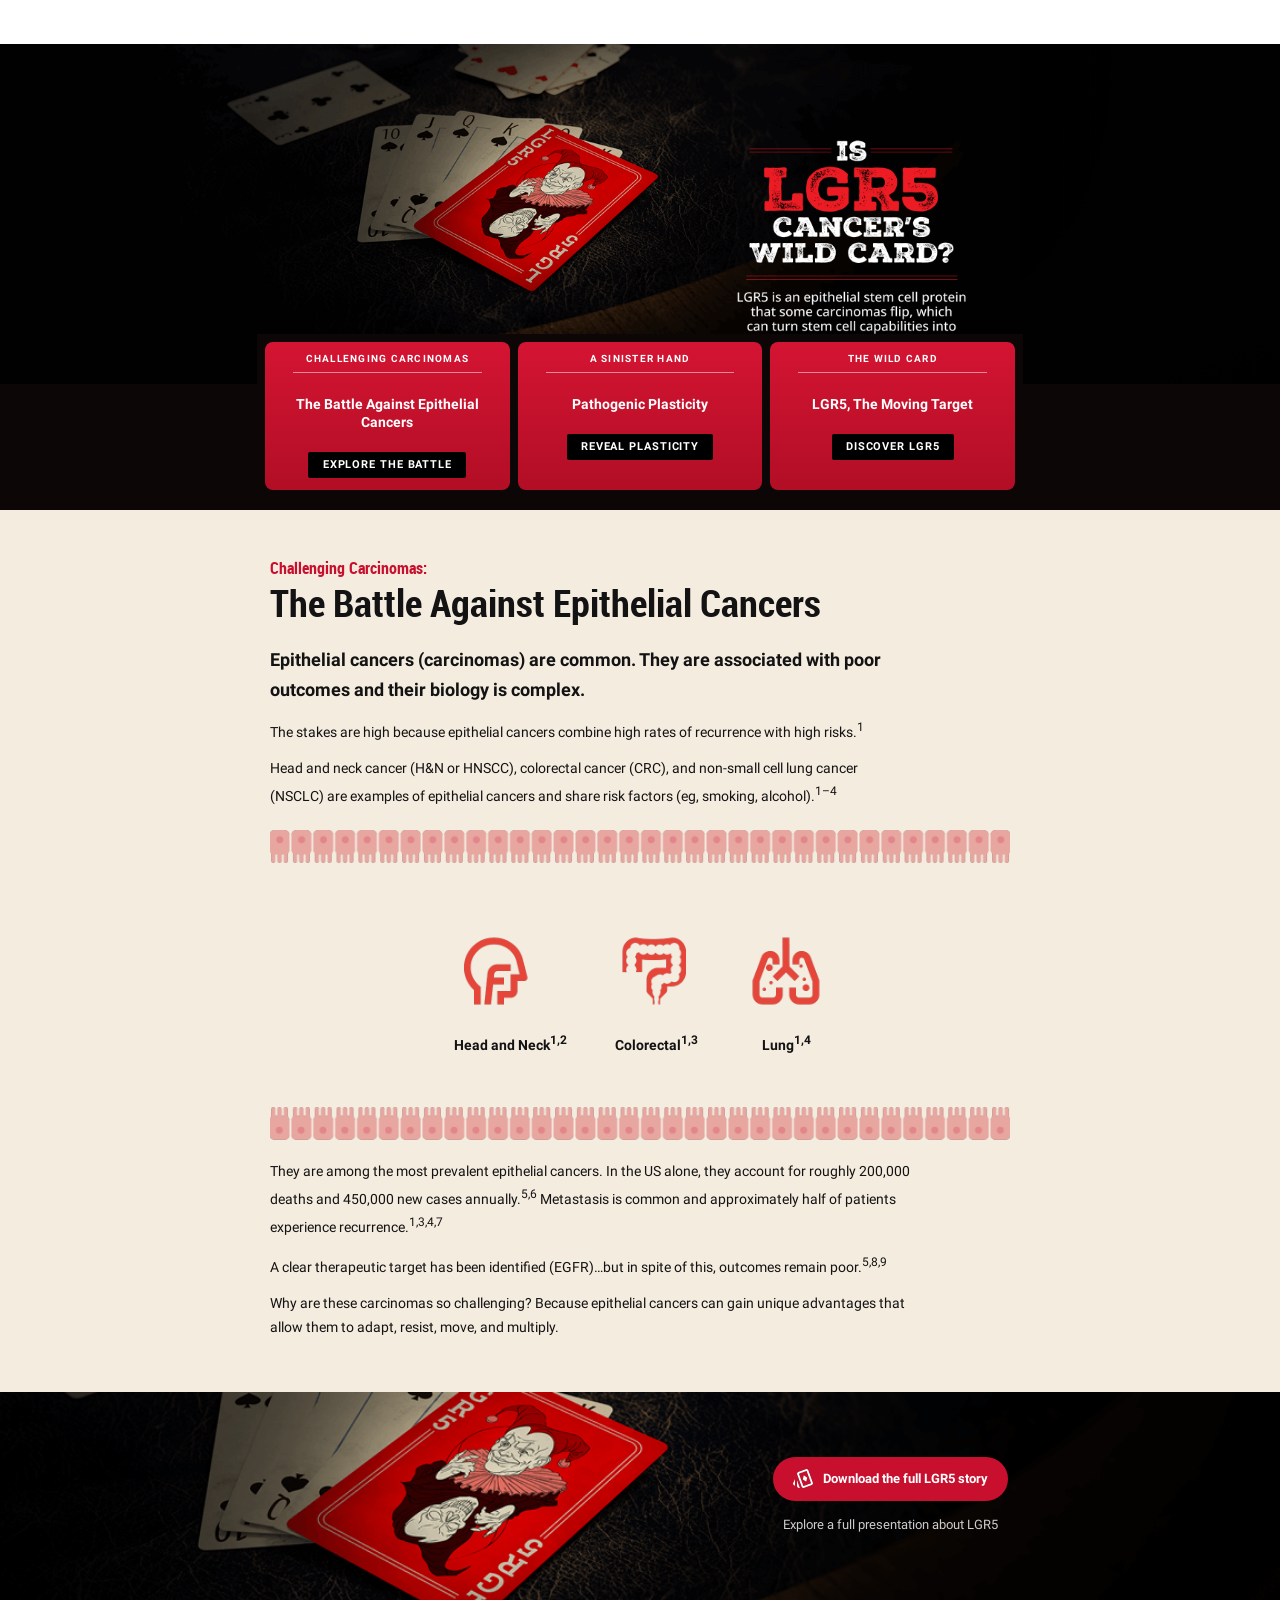
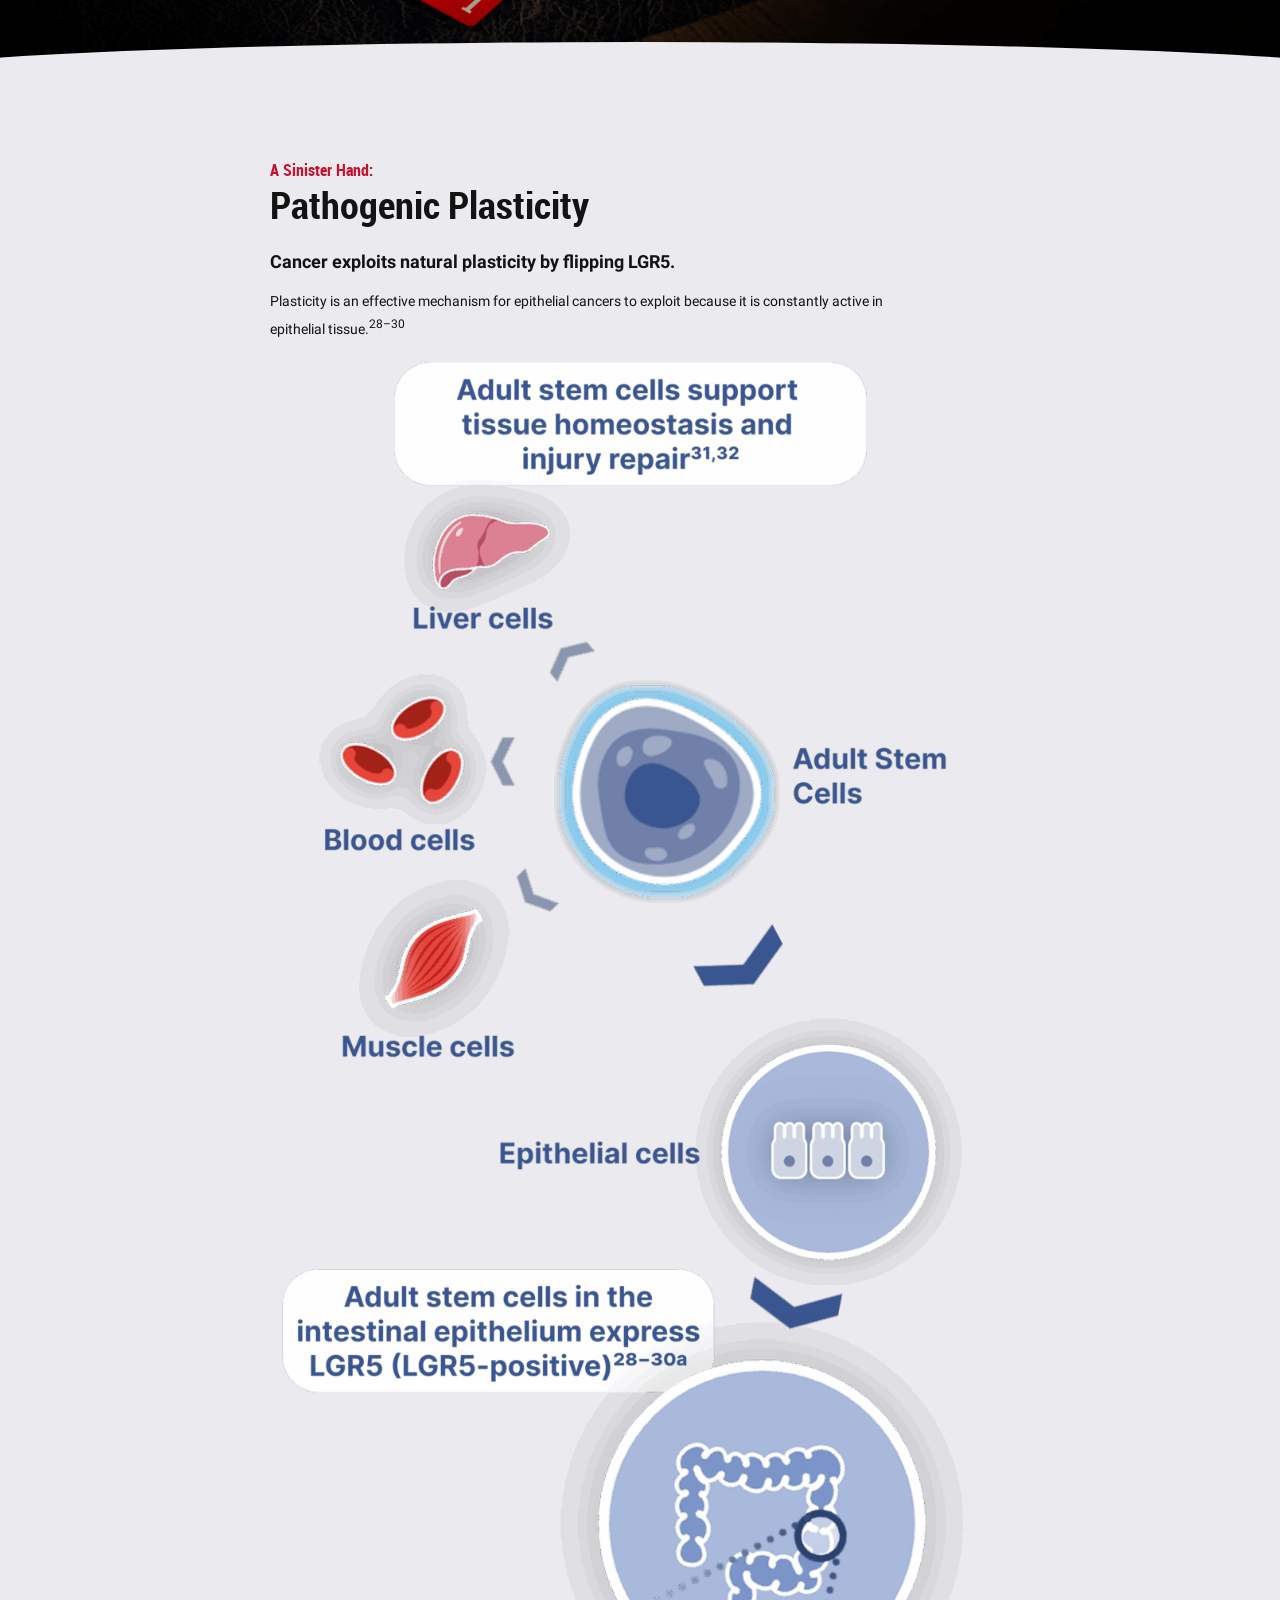
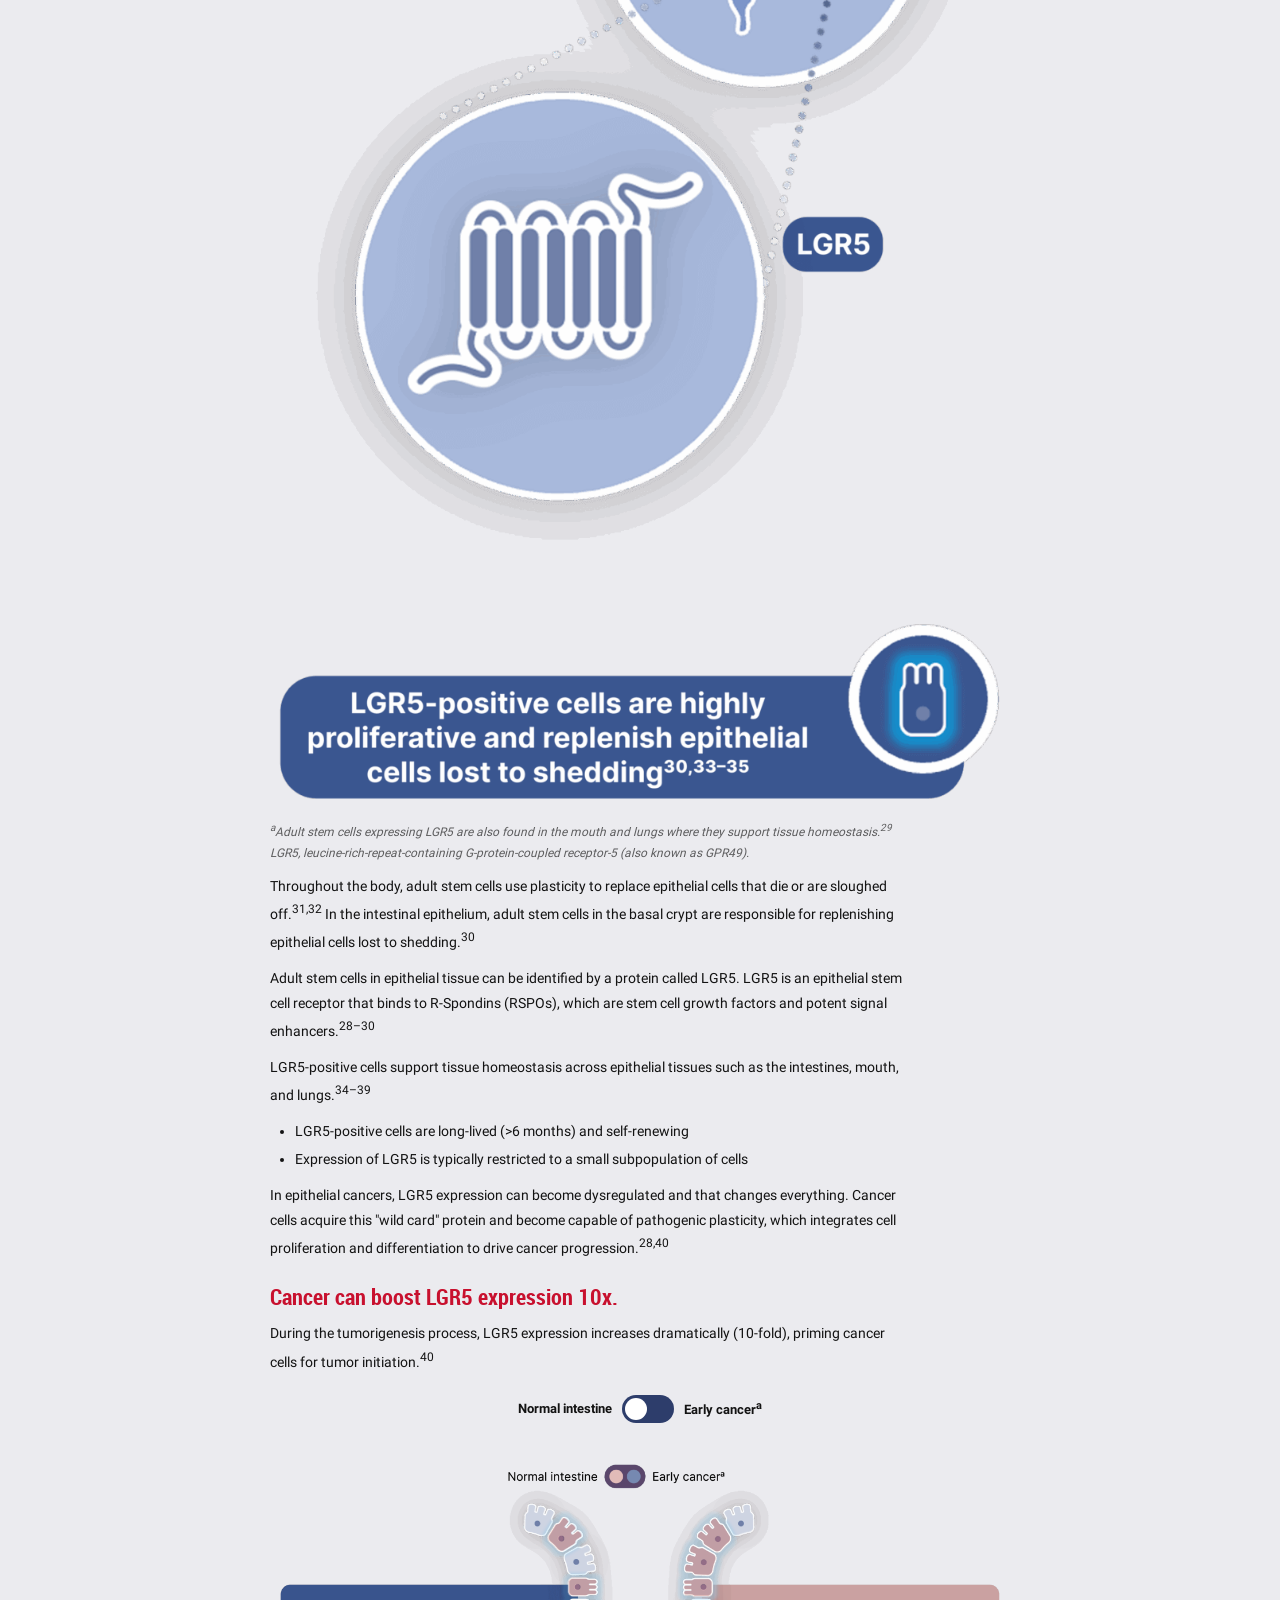
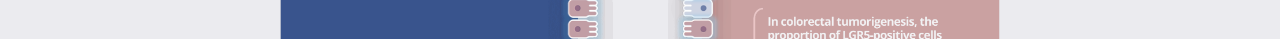
==== drafts/index.html @ 1473e0c5 "Add section 2 content blocks and global whitespace/color fixes - Add image-toggle block with iOS-sty" ====
<!DOCTYPE html>
<html lang="en">
<head>
  <meta http-equiv="Content-Security-Policy"
    content="script-src 'nonce-aem' 'strict-dynamic' 'unsafe-inline' http: https:; base-uri 'self'; object-src 'none';"
    move-to-http-header="true">
  <meta name="viewport" content="width=device-width, initial-scale=1"/>
  <title>IS LGR5 Cancer's Wild Card?</title>
  <script nonce="aem" src="/scripts/aem.js" type="module"></script>
  <script nonce="aem" src="/scripts/scripts.js" type="module"></script>
  <link rel="stylesheet" href="/styles/styles.css"/>
</head>
<body>
<header></header>
<main>

  <!-- ═══════════════════════════════════════════════════════════════
       HERO
       Authored as 3 table rows in Google Docs:
         Row 1 (1 col):  background image
         Row 2 (2 cols): empty placeholder | logo image
         Row 3 (3 cols): card 1 | card 2 | card 3
  ═══════════════════════════════════════════════════════════════════ -->
  <div>
    <div class="hero">

      <!-- Row 1: background image -->
      <div>
        <div>
          <picture>
            <img
              src="/media/hero-background-2.png"
              alt="Playing cards on a dark surface"
              width="1800"
              height="655"
              loading="eager"
            />
          </picture>
        </div>
      </div>

      <!-- Row 2: empty col (left / cards side) | logo col (right) -->
      <div>
        <div></div>
        <div>
          <picture>
            <img
              src="/media/Logo-1-1.png"
              alt="IS LGR5 Cancer's Wild Card?"
              width="700"
              height="500"
              loading="eager"
            />
          </picture>
        </div>
      </div>

      <!-- Row 3: nav cards -->
      <div>
        <div>
          <p>Challenging Carcinomas</p>
          <p><strong>The Battle Against Epithelial Cancers</strong></p>
          <p><strong><em><a href="#battle">Explore the Battle</a></em></strong></p>
        </div>
        <div>
          <p>A Sinister Hand</p>
          <p><strong>Pathogenic Plasticity</strong></p>
          <p><strong><em><a href="#pathogenic">Reveal Plasticity</a></em></strong></p>
        </div>
        <div>
          <p>The Wild Card</p>
          <p><strong>LGR5, The Moving Target</strong></p>
          <p><strong><em><a href="#lgr5">Discover LGR5</a></em></strong></p>
        </div>
      </div>

    </div>
  </div>


  <!-- ═══════════════════════════════════════════════════════════════
       BATTLE SECTION — cream background, default content + icon block
  ═══════════════════════════════════════════════════════════════════ -->
  <div class="cream" id="battle">

    <h4>Challenging Carcinomas:</h4>
    <h2>The Battle Against Epithelial Cancers</h2>

    <div class="lead">
      <p>Epithelial cancers (carcinomas) are common. They are associated with poor outcomes and their biology is complex.</p>
    </div>

    <p>The stakes are high because epithelial cancers combine high rates of recurrence with high risks.<sup>1</sup></p>
    <p>Head and neck cancer (H&amp;N or HNSCC), colorectal cancer (CRC), and non-small cell lung cancer (NSCLC) are examples of epithelial cancers and share risk factors (eg, smoking, alcohol).<sup>1–4</sup></p>

    <!-- Battle Icons block -->
    <div class="battle-icons">

      <!-- Row 1: top separator -->
      <div>
        <div>
          <picture>
            <img src="/media/battle-section-1-top.png" alt="" width="1080" height="60" loading="lazy" />
          </picture>
        </div>
      </div>

      <!-- Row 2: 3 icons -->
      <div>
        <div>
          <picture>
            <img src="/media/battle-section-1-icon-1.png" alt="Head and Neck cancer icon" width="120" height="120" loading="lazy" />
          </picture>
          <p><strong>Head and Neck<sup>1,2</sup></strong></p>
        </div>
        <div>
          <picture>
            <img src="/media/battle-section-1-icon-2.png" alt="Colorectal cancer icon" width="120" height="120" loading="lazy" />
          </picture>
          <p><strong>Colorectal<sup>1,3</sup></strong></p>
        </div>
        <div>
          <picture>
            <img src="/media/battle-section-1-icon-3.png" alt="Lung cancer icon" width="120" height="120" loading="lazy" />
          </picture>
          <p><strong>Lung<sup>1,4</sup></strong></p>
        </div>
      </div>

      <!-- Row 3: bottom separator -->
      <div>
        <div>
          <picture>
            <img src="/media/battle-section-1-bottom.png" alt="" width="1080" height="60" loading="lazy" />
          </picture>
        </div>
      </div>

    </div>
    <!-- end battle-icons -->

    <p>They are among the most prevalent epithelial cancers. In the US alone, they account for roughly 200,000 deaths and 450,000 new cases annually.<sup>5,6</sup> Metastasis is common and approximately half of patients experience recurrence.<sup>1,3,4,7</sup></p>
    <p>A clear therapeutic target has been identified (EGFR)…but in spite of this, outcomes remain poor.<sup>5,8,9</sup></p>
    <p>Why are these carcinomas so challenging? Because epithelial cancers can gain unique advantages that allow them to adapt, resist, move, and multiply.</p>

  </div>

  <!-- ═══════════════════════════════════════════════════════════════
       SUB HERO — dark band, right-aligned CTA, curved bottom
  ═══════════════════════════════════════════════════════════════════ -->
  <div>
    <div class="sub-hero">

      <!-- Row 1: background image -->
      <div>
        <div>
          <picture>
            <img src="/media/hero-background.png" alt="" width="1800" height="655" loading="lazy" />
          </picture>
        </div>
      </div>

      <!-- Row 2: empty left col | content right col -->
      <div>
        <div></div>
        <div>
          <picture>
            <img src="/media/header-main-icon.png" alt="" width="40" height="40" />
          </picture>
          <p><a href="#resources">Download the full LGR5 story</a></p>
          <p>Explore a full presentation about LGR5</p>
        </div>
      </div>

    </div>
  </div>

  <!-- ═══════════════════════════════════════════════════════════════
       PATHOGENIC SECTION — cream background, default content
  ═══════════════════════════════════════════════════════════════════ -->
  <div class="grey" id="pathogenic">

    <h4>A Sinister Hand:</h4>
    <h2>Pathogenic Plasticity</h2>

    <div class="lead">
      <p>Cancer exploits natural plasticity by flipping LGR5.</p>
    </div>

    <p>Plasticity is an effective mechanism for epithelial cancers to exploit because it is constantly active in epithelial tissue.<sup>28–30</sup></p>

    <picture>
      <source media="(max-width: 600px)" srcset="/media/2.1sl14-mobile-1-scaled.png" />
      <img
        src="/media/2.1sl14-desktop.png"
        alt="Diagram showing adult stem cells expressing LGR5 replenishing epithelial cells in intestinal epithelium"
        width="740"
        height="300"
        loading="lazy"
      />
    </picture>

    <div class="supporting">
      <p><sup>a</sup>Adult stem cells expressing LGR5 are also found in the mouth and lungs where they support tissue homeostasis.<sup>29</sup> LGR5, leucine-rich-repeat-containing G-protein-coupled receptor-5 (also known as GPR49).</p>
    </div>

    <p>Throughout the body, adult stem cells use plasticity to replace epithelial cells that die or are sloughed off.<sup>31,32</sup> In the intestinal epithelium, adult stem cells in the basal crypt are responsible for replenishing epithelial cells lost to shedding.<sup>30</sup></p>
    <p>Adult stem cells in epithelial tissue can be identified by a protein called LGR5. LGR5 is an epithelial stem cell receptor that binds to R-Spondins (RSPOs), which are stem cell growth factors and potent signal enhancers.<sup>28–30</sup></p>
    <p>LGR5-positive cells support tissue homeostasis across epithelial tissues such as the intestines, mouth, and lungs.<sup>34–39</sup></p>

    <ul>
      <li>LGR5-positive cells are long-lived (&gt;6 months) and self-renewing</li>
      <li>Expression of LGR5 is typically restricted to a small subpopulation of cells</li>
    </ul>

    <p>In epithelial cancers, LGR5 expression can become dysregulated and that changes everything. Cancer cells acquire this "wild card" protein and become capable of pathogenic plasticity, which integrates cell proliferation and differentiation to drive cancer progression.<sup>28,40</sup></p>

    <h3>Cancer can boost LGR5 expression 10x.</h3>

    <p>During the tumorigenesis process, LGR5 expression increases dramatically (10-fold), priming cancer cells for tumor initiation.<sup>40</sup></p>

    <!-- Image Toggle block -->
    <div class="image-toggle">
      <!-- Row 1: labels -->
      <div>
        <div><p>Normal intestine</p></div>
        <div><p>Early cancer<sup>a</sup></p></div>
      </div>
      <!-- Row 2: desktop images -->
      <div>
        <div>
          <picture>
            <img src="/media/2.2sl16-desktop-toggle-a-1-scaled.png" alt="Normal intestine — LGR5-positive cells are normally a small population in the basal crypt" width="560" height="320" loading="lazy" />
          </picture>
        </div>
        <div>
          <picture>
            <img src="/media/2.2sl16-desktop-toggle-b-scaled.png" alt="Early cancer — LGR5-positive cells become a large population" width="560" height="320" loading="lazy" />
          </picture>
        </div>
      </div>
      <!-- Row 3: mobile images -->
      <div>
        <div>
          <picture>
            <img src="/media/2.2sl16-mobile-toggle-a-1-scaled.png" alt="Normal intestine (mobile)" width="300" height="280" loading="lazy" />
          </picture>
        </div>
        <div>
          <picture>
            <img src="/media/2.2sl16-mobile-toggle-b-1-scaled.png" alt="Early cancer (mobile)" width="300" height="280" loading="lazy" />
          </picture>
        </div>
      </div>
    </div>

    <div class="supporting">
      <p><sup>a</sup>Adenomas and well/moderately differentiated adenocarcinomas.<sup>40</sup></p>
    </div>

    <p>This overexpression is found across epithelial cancers, and has been correlated with poor outcomes.</p>

    <ul>
      <li>In head and neck cancer, LGR5 overexpression was associated with lower overall survival<sup>41</sup></li>
      <li>In colorectal cancer, LGR5 overexpression was associated with a 30% reduction in disease-free survival (1 year) and 3x increased risk of liver metastasis and recurrence (5 years)<sup>42,43</sup></li>
      <li>In non-small cell lung cancer (NSCLC), LGR5 was shown to be overexpressed in tumor cells compared with normal adjacent tissue<sup>44</sup></li>
    </ul>

  </div>

  <!-- ═══════════════════════════════════════════════════════════════
       PATHOGENIC SECTION — paragraph 3: Signaling & disease progression
  ═══════════════════════════════════════════════════════════════════ -->
  <div class="grey">

    <h3>Signaling, plasticity, and disease progression.</h3>
    <h4>How is LGR5 a wild card?</h4>

    <!-- Two-column: text left | diagram right -->
    <div class="columns">
      <div>

        <!-- Left: body copy -->
        <div>
          <p>LGR5 accelerates Wnt/β-catenin signaling, a key driver of tumorigenesis, metastasis, and resistance.<sup>28,45–47</sup></p>
          <p>During epithelial-mesenchymal transition (EMT), cancer cells shed their epithelial features and gain migratory capacity in a more mobile and invasive form.<sup>45,48</sup></p>
          <p>By these mechanisms, when cancer cells reach a new site, they undergo a complementary mesenchymal-epithelial transition (MET) and regain their proliferative capabilities.<sup>45,49</sup></p>
          <p>The tumor acquires both stem-cell and epithelial cancer capabilities, and if epithelial cancer cells acquire LGR5, it can be used as a wild card to flip mechanisms of plasticity into invasive metastatic malignancy.<sup>28,45</sup></p>
          <p>As a receptor for RSPOs, the presence of LGR5 helps cancer cells re-purpose normal stem cell signaling in response to the tumor microenvironment.<sup>28,46</sup></p>
          <p>But LGR5 is not just an accelerator of this signaling. It is a moving target that helps epithelial cancers exploit plasticity as a mechanism of survival.<sup>28,47</sup></p>
        </div>

        <!-- Right: diagram (picture-only col → JS adds columns-img-col) -->
        <div>
          <picture>
            <img
              src="/media/pathogenic-section-3-v1.png"
              alt="Diagram showing LGR5 increasing β-catenin levels, activating Wnt target genes, driving EMT leading to invasion and metastasis"
              width="400"
              height="800"
              loading="lazy"
            />
          </picture>
        </div>

      </div>
    </div>

  </div>

  <!-- ═══════════════════════════════════════════════════════════════
       SUB HERO 2 — dark band, left-aligned CTA, curved bottom
       Row 2: content col first → JS adds sub-hero--left
  ═══════════════════════════════════════════════════════════════════ -->
  <div>
    <div class="sub-hero">

      <!-- Row 1: background image -->
      <div>
        <div>
          <picture>
            <img src="/media/sub-hero-image-2.png" alt="" width="1800" height="655" loading="lazy" />
          </picture>
        </div>
      </div>

      <!-- Row 2: content left col | empty right col (→ sub-hero--left) -->
      <div>
        <div>
          <picture>
            <img src="/media/sub-hero-icon-2.png" alt="" width="40" height="40" />
          </picture>
          <p><a href="#resources">Research the Science</a></p>
          <p>Download the full LGR5 monograph</p>
        </div>
        <div></div>
      </div>

    </div>
  </div>

</main>
<footer></footer>
</body>
</html>
---- styles/styles.css ----
/*
 * Copyright 2020 Adobe. All rights reserved.
 * This file is licensed to you under the Apache License, Version 2.0 (the "License");
 * you may not use this file except in compliance with the License. You may obtain a copy
 * of the License at http://www.apache.org/licenses/LICENSE-2.0
 *
 * Unless required by applicable law or agreed to in writing, software distributed under
 * the License is distributed on an "AS IS" BASIS, WITHOUT WARRANTIES OR REPRESENTATIONS
 * OF ANY KIND, either express or implied. See the License for the specific language
 * governing permissions and limitations under the License.
 */

:root {
  /* colors */
  --background-color: white;
  --light-color: #f8f8f8;
  --dark-color: #505050;
  --text-color: #131313;
  --link-color: #3b63fb;
  --link-hover-color: #1d3ecf;

  /* fonts */
  --body-font-family: roboto, roboto-fallback, sans-serif;
  --heading-font-family: roboto-condensed, roboto-condensed-fallback, sans-serif;

  /* body sizes */
  --body-font-size-m: 22px;
  --body-font-size-s: 19px;
  --body-font-size-xs: 17px;

  /* heading sizes */
  --heading-font-size-xxl: 55px;
  --heading-font-size-xl: 44px;
  --heading-font-size-l: 34px;
  --heading-font-size-m: 27px;
  --heading-font-size-s: 24px;
  --heading-font-size-xs: 22px;

  /* nav height */
  --nav-height: 44px;

  /* brand */
  --border-radius: 8px;
  --brand-red: #c8102e;
  --red-rgb: 212, 20, 50;
  --red-dark-rgb: 178, 14, 38;
  --brand-dark: #0d0606;
  --site-bg: #f5ece0;
}

/* fallback fonts */
@font-face {
  font-family: roboto-condensed-fallback;
  size-adjust: 88.82%;
  src: local('Arial');
}

@font-face {
  font-family: roboto-fallback;
  size-adjust: 99.529%;
  src: local('Arial');
}

@media (width >= 900px) {
  :root {
    /* body sizes */
    --body-font-size-m: 18px;
    --body-font-size-s: 16px;
    --body-font-size-xs: 14px;

    /* heading sizes */
    --heading-font-size-xxl: 45px;
    --heading-font-size-xl: 36px;
    --heading-font-size-l: 28px;
    --heading-font-size-m: 22px;
    --heading-font-size-s: 20px;
    --heading-font-size-xs: 18px;
  }
}

body {
  display: none;
  margin: 0;
  background-color: var(--background-color);
  color: var(--text-color);
  font-family: var(--body-font-family);
  font-size: var(--body-font-size-m);
  line-height: 1.6;
}

body.appear {
  display: block;
}

header {
  height: var(--nav-height);
}

header .header,
footer .footer {
  visibility: hidden;
}

header .header[data-block-status="loaded"],
footer .footer[data-block-status="loaded"] {
  visibility: visible;
}

h1,
h2,
h3,
h4,
h5,
h6 {
  margin-top: 0.8em;
  margin-bottom: 0.25em;
  font-family: var(--heading-font-family);
  font-weight: 600;
  line-height: 1.25;
  scroll-margin: 40px;
}

h1 { font-size: var(--heading-font-size-xxl); }
h2 { font-size: var(--heading-font-size-xl); }
h3 { font-size: var(--heading-font-size-l); }
h4 { font-size: var(--heading-font-size-m); }
h5 { font-size: var(--heading-font-size-s); }
h6 { font-size: var(--heading-font-size-xs); }

p,
dl,
ol,
ul,
pre,
blockquote {
  margin-top: 0.8em;
  margin-bottom: 0.25em;
}

code,
pre {
  font-size: var(--body-font-size-s);
}

pre {
  padding: 16px;
  border-radius: 8px;
  background-color: var(--light-color);
  overflow-x: auto;
  white-space: pre;
}

main > div {
  margin: 40px 16px;
}

input,
textarea,
select,
button {
  font: inherit;
}

/* links */
a:any-link {
  color: var(--link-color);
  text-decoration: none;
  overflow-wrap: break-word;
}

a:hover {
  color: var(--link-hover-color);
  text-decoration: underline;
}

/* buttons */
p.button-wrapper {
  margin: 12px 0;
}

a.button:any-link,
button.button {
  box-sizing: border-box;
  display: inline-flex;
  align-items: center;
  justify-content: center;
  max-width: 100%;
  margin: 0;
  border: 2px solid transparent;
  border-radius: 2.4em;
  padding: 0.5em 1.2em;
  font: inherit;
  font-weight: 500;
  line-height: 1.25;
  text-decoration: none;
  cursor: pointer;
  overflow: hidden;
  text-overflow: ellipsis;
  white-space: nowrap;
}

a.button[aria-disabled="true"],
button.button:disabled {
  cursor: not-allowed;
  pointer-events: none;
}

a.button.primary,
button.button.primary {
  border-color: var(--text-color);
  background-color: var(--text-color);
  color: var(--background-color);
}

a.button.primary:hover,
a.button.primary:focus-visible,
button.button.primary:hover,
button.button.primary:focus-visible {
  border-color: var(--dark-color);
  background-color: var(--dark-color);
  color: var(--light-color);
}

a.button.primary[aria-disabled="true"],
a.button.primary[aria-disabled="true"]:hover,
a.button.primary[aria-disabled="true"]:focus-visible,
button.button.primary:disabled,
button.button.primary:disabled:hover,
button.button.primary:disabled:focus-visible {
  background-color: var(--light-color);
  border-color: var(--light-color);
  color: var(--dark-color);
}

a.button.secondary,
button.button.secondary {
  border-color: var(--text-color);
  background-color: transparent;
  color: var(--text-color);
}

a.button.secondary:hover,
a.button.secondary:focus-visible,
button.button.secondary:hover,
button.button.secondary:focus-visible {
  border-color: var(--dark-color);
  background-color: var(--light-color);
  color: var(--dark-color);
}

a.button.secondary[aria-disabled="true"],
a.button.secondary[aria-disabled="true"]:hover,
a.button.secondary[aria-disabled="true"]:focus-visible,
button.button.secondary:disabled,
button.button.secondary:disabled:hover,
button.button.secondary:disabled:focus-visible {
  background-color: var(--light-color);
  border-color: var(--light-color);
  color: var(--dark-color);
}

/* high-impact call-to-action */
a.button.accent,
button.button.accent {
  border-color: var(--link-color);
  background-color: var(--link-color);
  color: var(--background-color);
}

a.button.accent:hover,
a.button.accent:focus-visible,
button.button.accent:hover,
button.button.accent:focus-visible {
  border-color: var(--link-hover-color);
  background-color: var(--link-hover-color);
}

a.button.accent[aria-disabled="true"],
a.button.accent[aria-disabled="true"]:hover,
a.button.accent[aria-disabled="true"]:focus-visible,
button.button.accent:disabled,
button.button.accent:disabled:hover,
button.button.accent:disabled:focus-visible {
  background-color: var(--light-color);
  border-color: var(--light-color);
  color: var(--dark-color);
}

main img {
  max-width: 100%;
  width: auto;
  height: auto;
}

.icon {
  display: inline-block;
  height: 24px;
  width: 24px;
}

.icon img {
  height: 100%;
  width: 100%;
}

/* sections */
main {
  background-color: #ebebef;
}

main > .section {
  margin: 40px 0;
}

main > .section > div {
  max-width: 1200px;
  margin: auto;
  padding: 0 24px;
}

main > .section:first-of-type {
  margin-top: 0;
}

@media (width >= 900px) {
  main > .section > div {
    padding: 0 32px;
  }
}

/* section metadata */
main .section.light,
main .section.highlight {
  background-color: var(--light-color);
  margin: 0;
  padding: 40px 0;
}
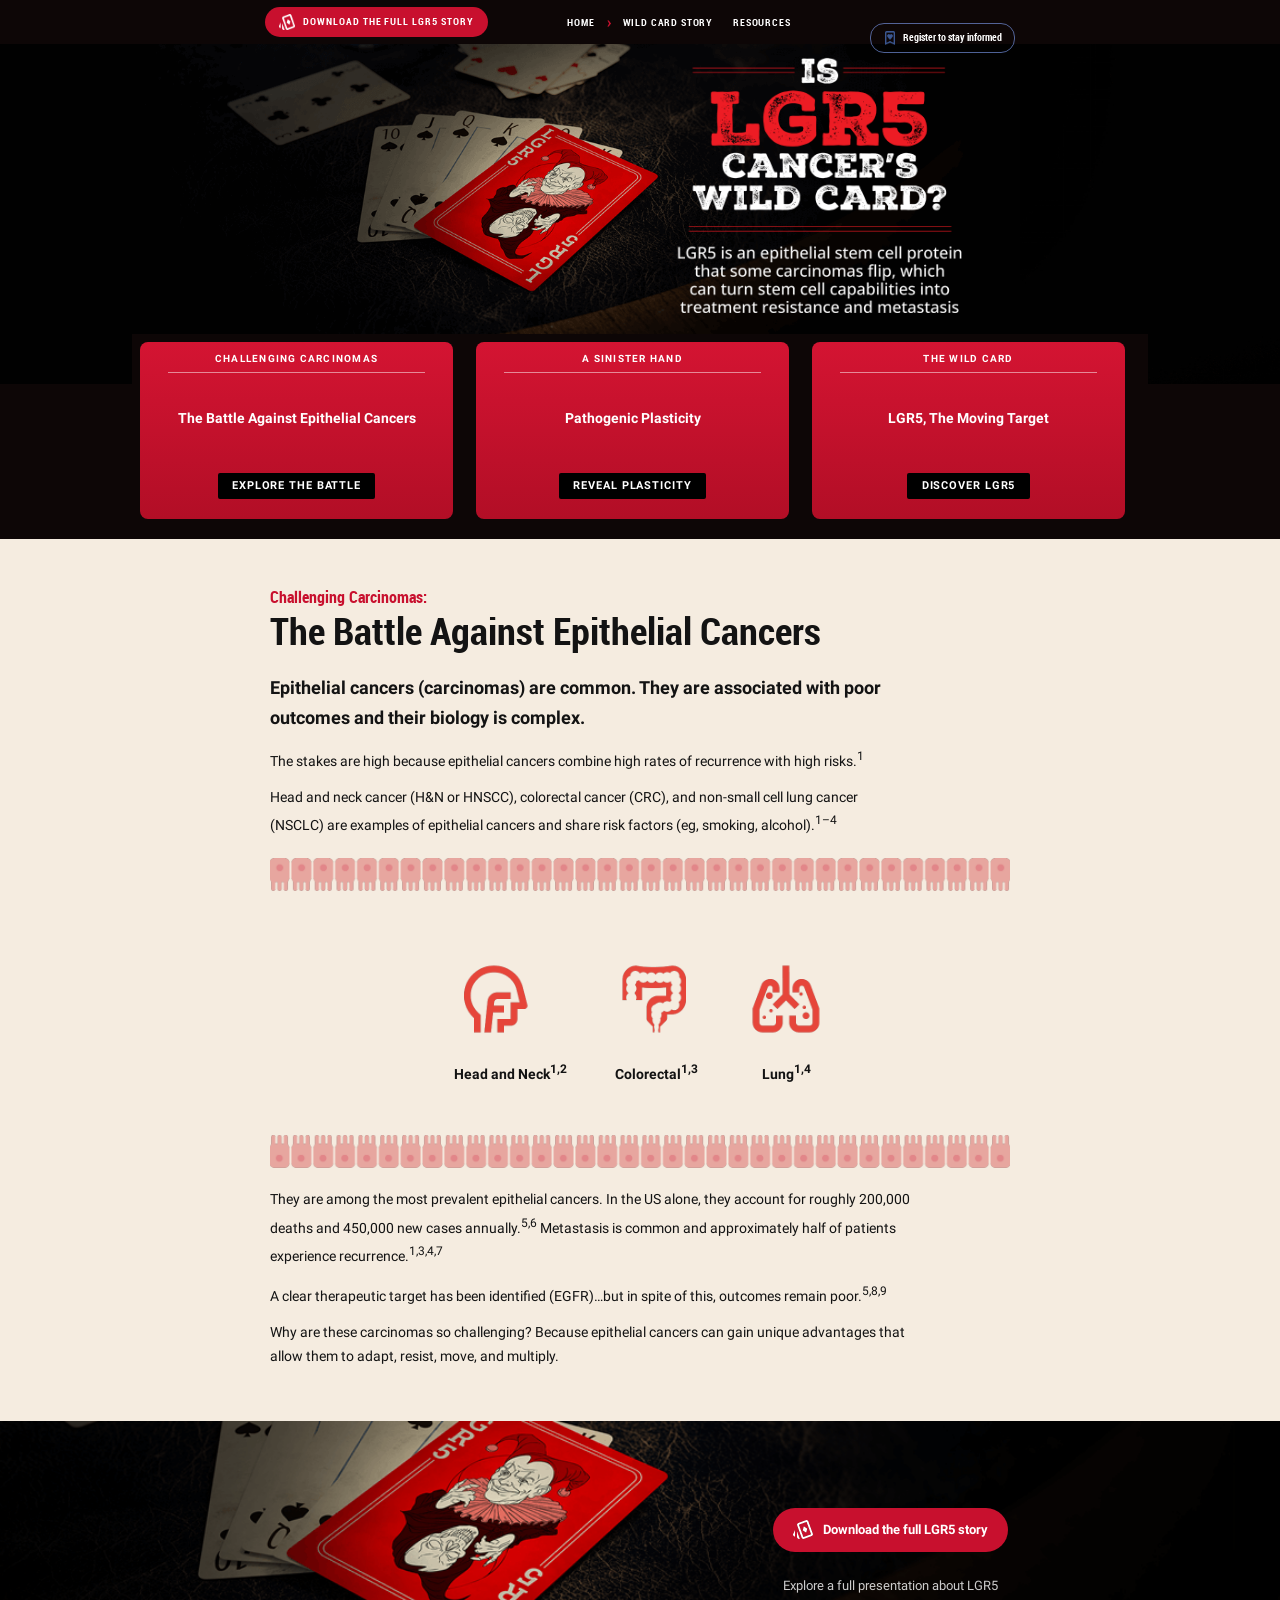
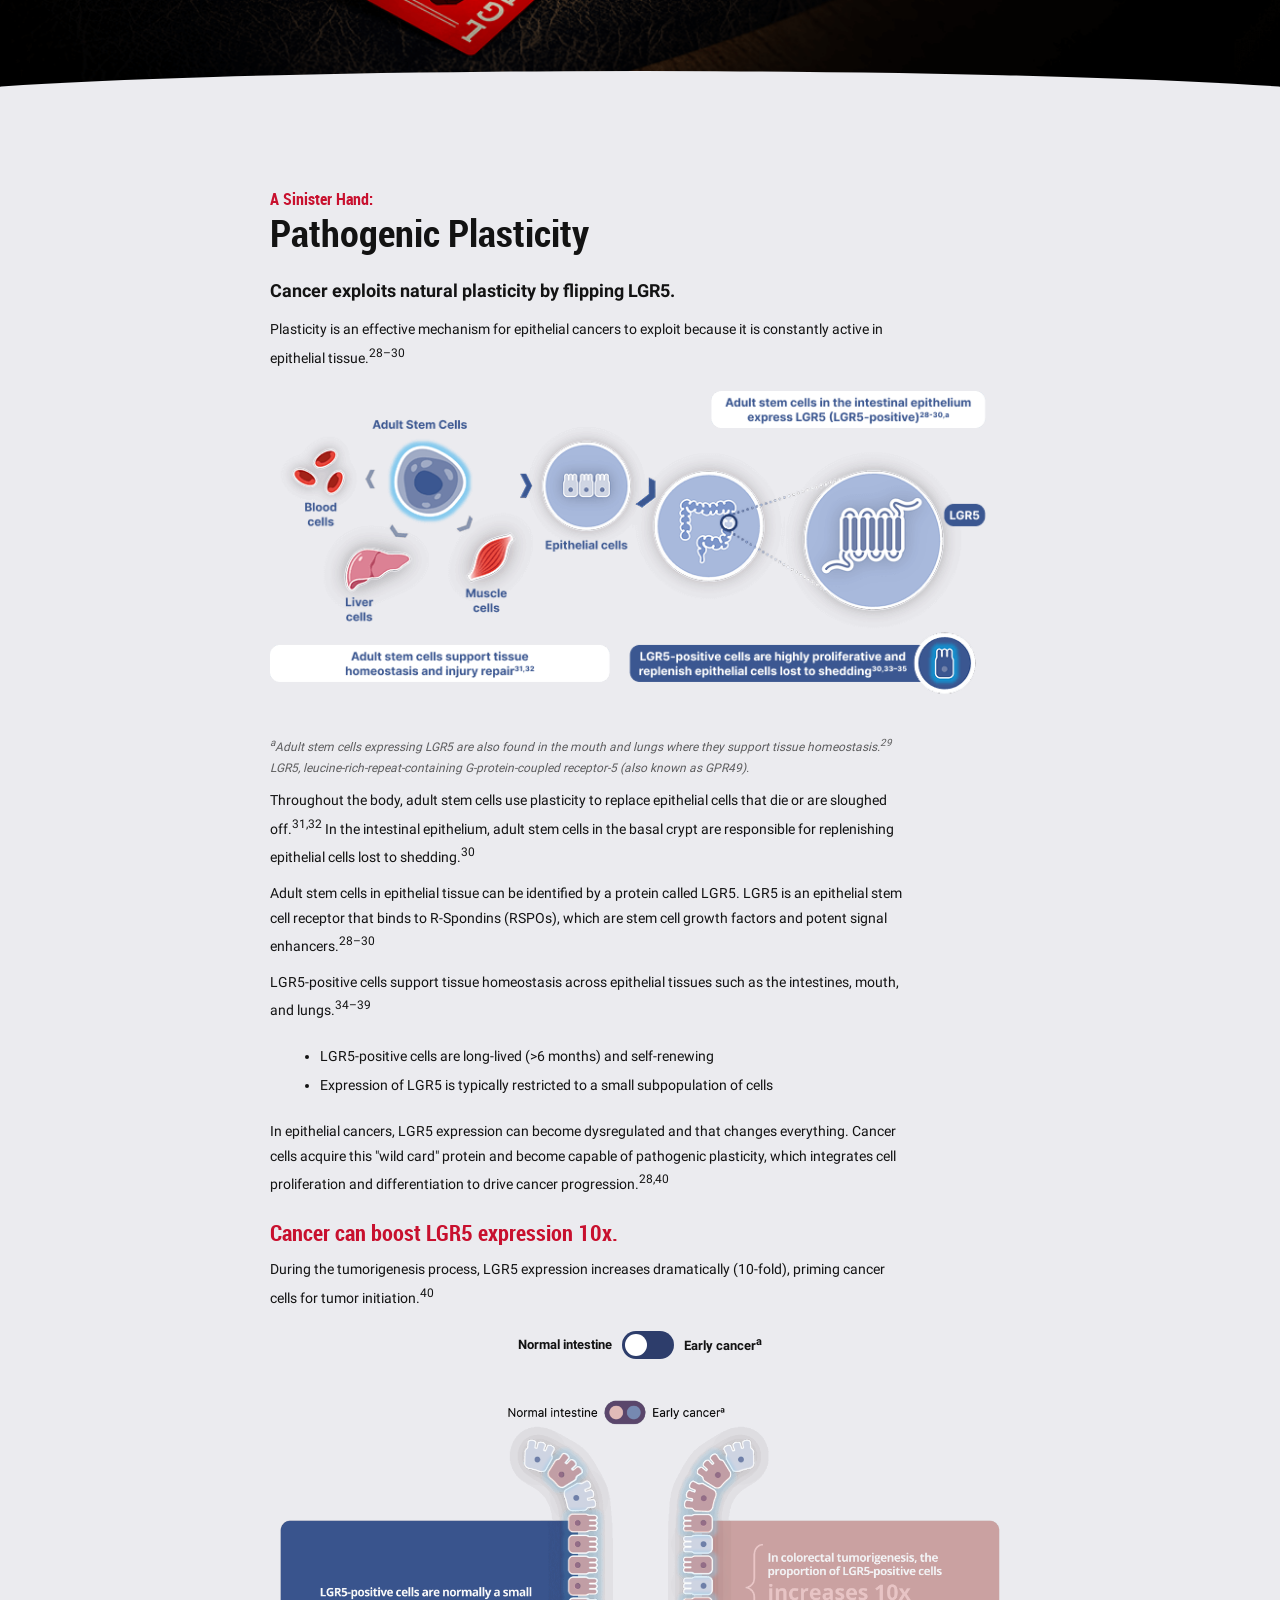
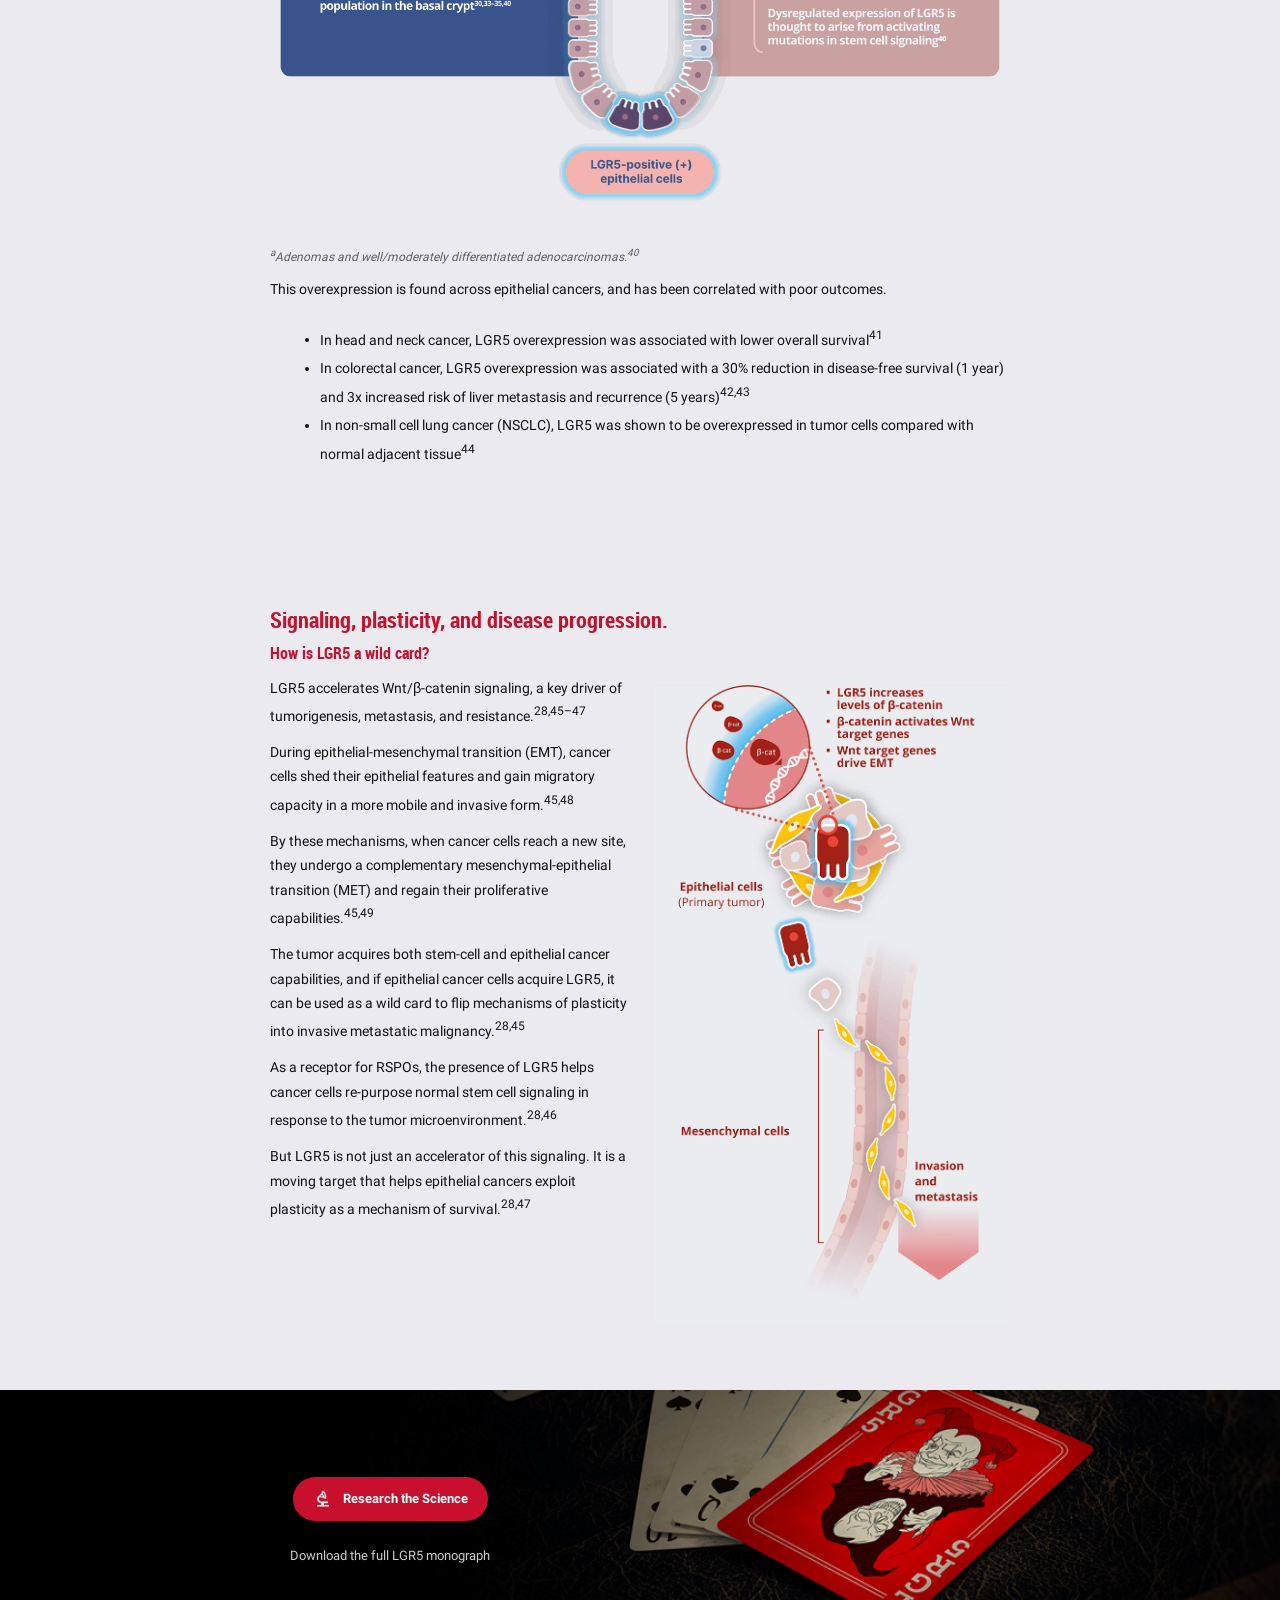
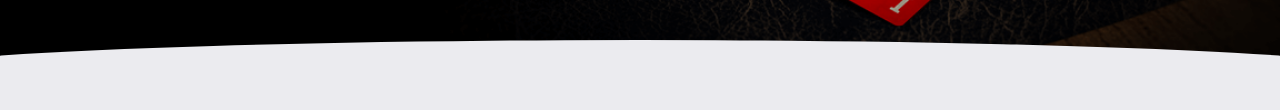
==== commit 1b638d9a: "Update header, hero layout, and font sizes - Sticky header with 750px max-width, red CTA pill, scrol" ====
--- a/drafts/index.html
+++ b/drafts/index.html
@@ -5,6 +5,7 @@
     content="script-src 'nonce-aem' 'strict-dynamic' 'unsafe-inline' http: https:; base-uri 'self'; object-src 'none';"
     move-to-http-header="true">
   <meta name="viewport" content="width=device-width, initial-scale=1"/>
+  <meta name="nav" content="/drafts/nav" />
   <title>IS LGR5 Cancer's Wild Card?</title>
   <script nonce="aem" src="/scripts/aem.js" type="module"></script>
   <script nonce="aem" src="/scripts/scripts.js" type="module"></script>
--- a/styles/styles.css
+++ b/styles/styles.css
@@ -24,17 +24,17 @@
   --heading-font-family: roboto-condensed, roboto-condensed-fallback, sans-serif;
 
   /* body sizes */
-  --body-font-size-m: 22px;
-  --body-font-size-s: 19px;
-  --body-font-size-xs: 17px;
+  --body-font-size-m: 43px;
+  --body-font-size-s: 38px;
+  --body-font-size-xs: 33px;
 
   /* heading sizes */
-  --heading-font-size-xxl: 55px;
-  --heading-font-size-xl: 44px;
-  --heading-font-size-l: 34px;
-  --heading-font-size-m: 27px;
-  --heading-font-size-s: 24px;
-  --heading-font-size-xs: 22px;
+  --heading-font-size-xxl: 108px;
+  --heading-font-size-xl: 86px;
+  --heading-font-size-l: 68px;
+  --heading-font-size-m: 54px;
+  --heading-font-size-s: 48px;
+  --heading-font-size-xs: 44px;
 
   /* nav height */
   --nav-height: 44px;
@@ -64,17 +64,17 @@
 @media (width >= 900px) {
   :root {
     /* body sizes */
-    --body-font-size-m: 18px;
-    --body-font-size-s: 16px;
-    --body-font-size-xs: 14px;
+    --body-font-size-m: 36px;
+    --body-font-size-s: 31px;
+    --body-font-size-xs: 29px;
 
     /* heading sizes */
-    --heading-font-size-xxl: 45px;
-    --heading-font-size-xl: 36px;
-    --heading-font-size-l: 28px;
-    --heading-font-size-m: 22px;
-    --heading-font-size-s: 20px;
-    --heading-font-size-xs: 18px;
+    --heading-font-size-xxl: 88px;
+    --heading-font-size-xl: 70px;
+    --heading-font-size-l: 55px;
+    --heading-font-size-m: 44px;
+    --heading-font-size-s: 39px;
+    --heading-font-size-xs: 36px;
   }
 }
 
